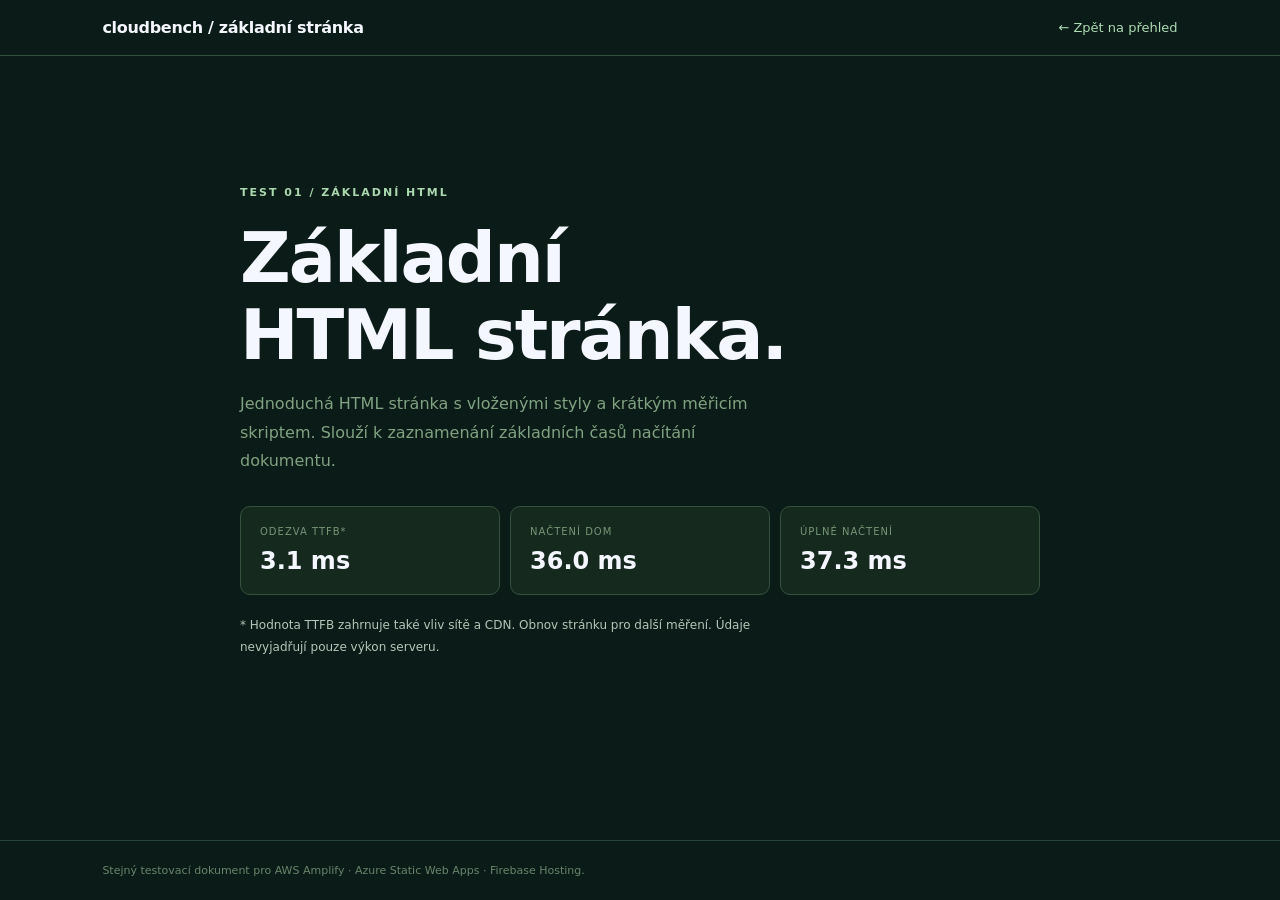
==== tests/baseline.html @ 806cb503 "Initial CloudBench release" ====
<!DOCTYPE html>
<html lang="cs"><head>
<meta charset="utf-8"/><meta content="width=device-width, initial-scale=1" name="viewport"/>
<title>Základní HTML stránka | CloudBench</title>
<style>
:root{font-family:system-ui,-apple-system,"Segoe UI",sans-serif;color-scheme:dark;background:#0b1c18;color:#f4f7ff}*{box-sizing:border-box}body{margin:0;min-height:100vh;display:flex;flex-direction:column}.top{border-bottom:1px solid #26463b;padding:18px max(24px,8vw);display:flex;justify-content:space-between;gap:18px;align-items:center}.brand{font-weight:800;letter-spacing:-.3px}.top a{color:#aad7ac;text-decoration:none;font-size:13px}main{width:min(800px,88vw);margin:auto;padding:65px 0 110px}.eyebrow{font-size:11px;letter-spacing:2px;color:#addbb0;font-weight:800}h1{font-size:clamp(39px,6vw,70px);letter-spacing:-2px;margin:20px 0 12px;line-height:1.1}p{color:#80a282;line-height:1.8;max-width:550px}.metrics{display:grid;grid-template-columns:repeat(3,minmax(0,1fr));gap:10px;margin-top:30px}.metric{border:1px solid #26473c;border-radius:10px;padding:19px;background:#122823}.label{display:block;font-size:10px;letter-spacing:1px;color:#769577}.metric strong{font-size:24px;display:block;margin-top:10px;font-variant-numeric:tabular-nums}.disclaimer{margin-top:20px;font-size:12px}footer{padding:23px max(24px,8vw);border-top:1px solid #26463b;color:#69856b;font-size:11px}@media(max-width:560px){.metrics{grid-template-columns:1fr}.top{padding:16px 24px}}
 .eyebrow{color:#aad8af}.metric{background:#16291f;border-color:#34513e}.top{border-color:#34513e}.top a{color:#aedcb6}.disclaimer{color:#b4c6b8}</style>
</head><body>
<header class="top"><span class="brand">cloudbench / základní stránka</span><a href="../index.html#scenarios">← Zpět na přehled</a></header>
<main><span class="eyebrow">TEST 01 / ZÁKLADNÍ HTML</span><h1>Základní<br/>HTML stránka.</h1><p>Jednoduchá HTML stránka s vloženými styly a krátkým měřicím skriptem. Slouží k zaznamenání základních časů načítání dokumentu.</p><div class="metrics"><div class="metric"><span class="label">ODEZVA TTFB*</span><strong id="ttfb">—</strong></div><div class="metric"><span class="label">NAČTENÍ DOM</span><strong id="dom">—</strong></div><div class="metric"><span class="label">ÚPLNÉ NAČTENÍ</span><strong id="load">—</strong></div></div><p class="disclaimer">* Hodnota TTFB zahrnuje také vliv sítě a CDN. Obnov stránku pro další měření. Údaje nevyjadřují pouze výkon serveru.</p></main>
<footer>Stejný testovací dokument pro AWS Amplify · Azure Static Web Apps · Firebase Hosting.</footer>
<script>
window.addEventListener('load',()=>{setTimeout(()=>{const n=performance.getEntriesByType('navigation')[0];if(!n)return;for(const [id,value] of Object.entries({ttfb:n.responseStart-n.requestStart,dom:n.domContentLoadedEventEnd-n.startTime,load:n.loadEventEnd-n.startTime})){document.getElementById(id).textContent=Number.isFinite(value)?value.toFixed(1)+' ms':'—';}},0)});
</script>
</body></html>
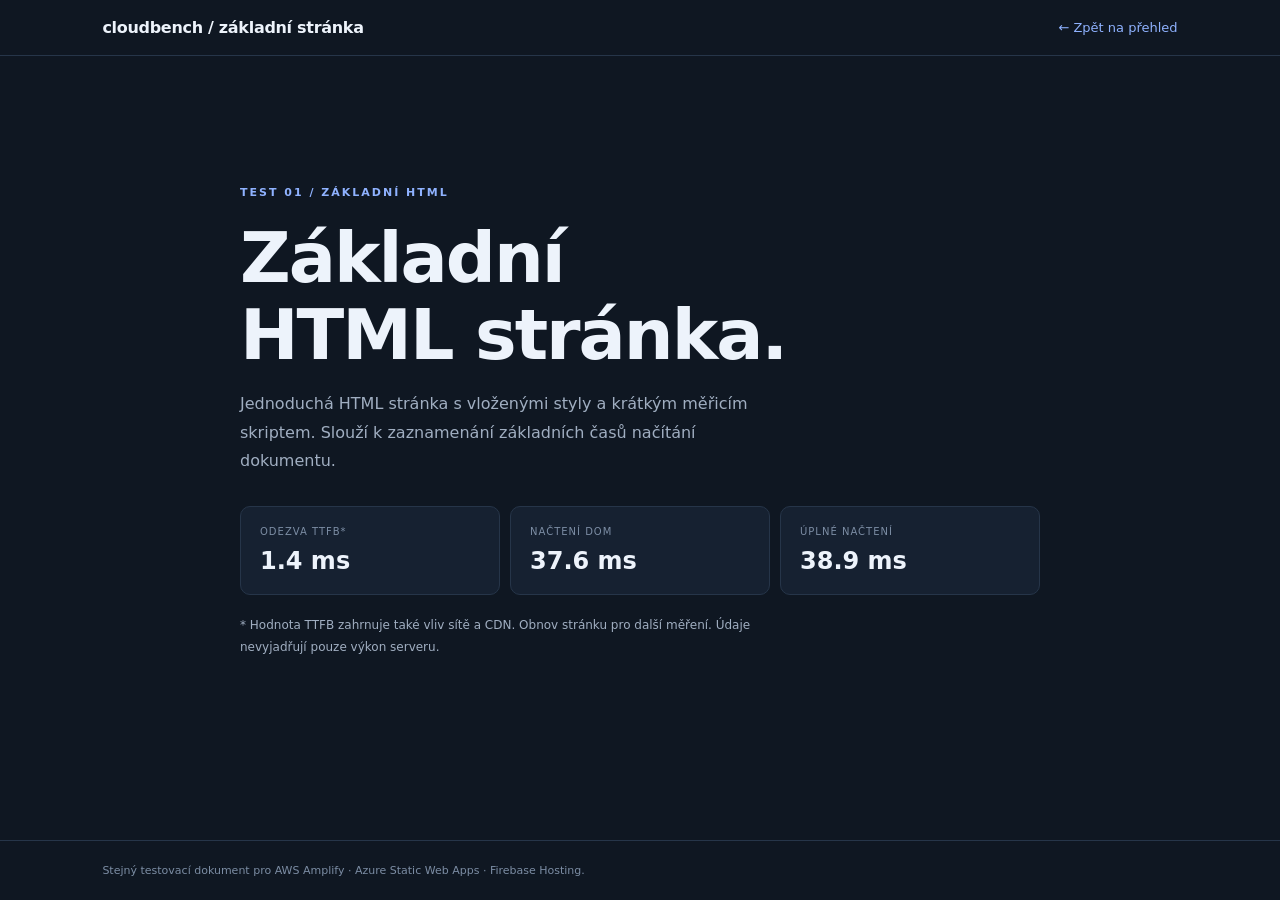
==== commit 44dd016f: "Fix Test 01 navy theme" ====
--- a/tests/baseline.html
+++ b/tests/baseline.html
@@ -3,8 +3,7 @@
 <meta charset="utf-8"/><meta content="width=device-width, initial-scale=1" name="viewport"/>
 <title>Základní HTML stránka | CloudBench</title>
 <style>
-:root{font-family:system-ui,-apple-system,"Segoe UI",sans-serif;color-scheme:dark;background:#0b1c18;color:#f4f7ff}*{box-sizing:border-box}body{margin:0;min-height:100vh;display:flex;flex-direction:column}.top{border-bottom:1px solid #26463b;padding:18px max(24px,8vw);display:flex;justify-content:space-between;gap:18px;align-items:center}.brand{font-weight:800;letter-spacing:-.3px}.top a{color:#aad7ac;text-decoration:none;font-size:13px}main{width:min(800px,88vw);margin:auto;padding:65px 0 110px}.eyebrow{font-size:11px;letter-spacing:2px;color:#addbb0;font-weight:800}h1{font-size:clamp(39px,6vw,70px);letter-spacing:-2px;margin:20px 0 12px;line-height:1.1}p{color:#80a282;line-height:1.8;max-width:550px}.metrics{display:grid;grid-template-columns:repeat(3,minmax(0,1fr));gap:10px;margin-top:30px}.metric{border:1px solid #26473c;border-radius:10px;padding:19px;background:#122823}.label{display:block;font-size:10px;letter-spacing:1px;color:#769577}.metric strong{font-size:24px;display:block;margin-top:10px;font-variant-numeric:tabular-nums}.disclaimer{margin-top:20px;font-size:12px}footer{padding:23px max(24px,8vw);border-top:1px solid #26463b;color:#69856b;font-size:11px}@media(max-width:560px){.metrics{grid-template-columns:1fr}.top{padding:16px 24px}}
- .eyebrow{color:#aad8af}.metric{background:#16291f;border-color:#34513e}.top{border-color:#34513e}.top a{color:#aedcb6}.disclaimer{color:#b4c6b8}</style>
+:root{font-family:system-ui,-apple-system,"Segoe UI",sans-serif;color-scheme:dark;background:#0f1722;color:#edf3fb}*{box-sizing:border-box}body{margin:0;min-height:100vh;display:flex;flex-direction:column}.top{border-bottom:1px solid #263549;padding:18px max(24px,8vw);display:flex;justify-content:space-between;gap:18px;align-items:center}.brand{font-weight:800;letter-spacing:-.3px}.top a{color:#8fb2ff;text-decoration:none;font-size:13px}main{width:min(800px,88vw);margin:auto;padding:65px 0 110px}.eyebrow{font-size:11px;letter-spacing:2px;color:#8fb2ff;font-weight:800}h1{font-size:clamp(39px,6vw,70px);letter-spacing:-2px;margin:20px 0 12px;line-height:1.1}p{color:#a0aec1;line-height:1.8;max-width:550px}.metrics{display:grid;grid-template-columns:repeat(3,minmax(0,1fr));gap:10px;margin-top:30px}.metric{border:1px solid #263549;border-radius:10px;padding:19px;background:#162131}.label{display:block;font-size:10px;letter-spacing:1px;color:#7c8da4}.metric strong{font-size:24px;display:block;margin-top:10px;font-variant-numeric:tabular-nums}.disclaimer{margin-top:20px;font-size:12px}footer{padding:23px max(24px,8vw);border-top:1px solid #263549;color:#7c8da4;font-size:11px}@media(max-width:560px){.metrics{grid-template-columns:1fr}.top{padding:16px 24px}}</style>
 </head><body>
 <header class="top"><span class="brand">cloudbench / základní stránka</span><a href="../index.html#scenarios">← Zpět na přehled</a></header>
 <main><span class="eyebrow">TEST 01 / ZÁKLADNÍ HTML</span><h1>Základní<br/>HTML stránka.</h1><p>Jednoduchá HTML stránka s vloženými styly a krátkým měřicím skriptem. Slouží k zaznamenání základních časů načítání dokumentu.</p><div class="metrics"><div class="metric"><span class="label">ODEZVA TTFB*</span><strong id="ttfb">—</strong></div><div class="metric"><span class="label">NAČTENÍ DOM</span><strong id="dom">—</strong></div><div class="metric"><span class="label">ÚPLNÉ NAČTENÍ</span><strong id="load">—</strong></div></div><p class="disclaimer">* Hodnota TTFB zahrnuje také vliv sítě a CDN. Obnov stránku pro další měření. Údaje nevyjadřují pouze výkon serveru.</p></main>
